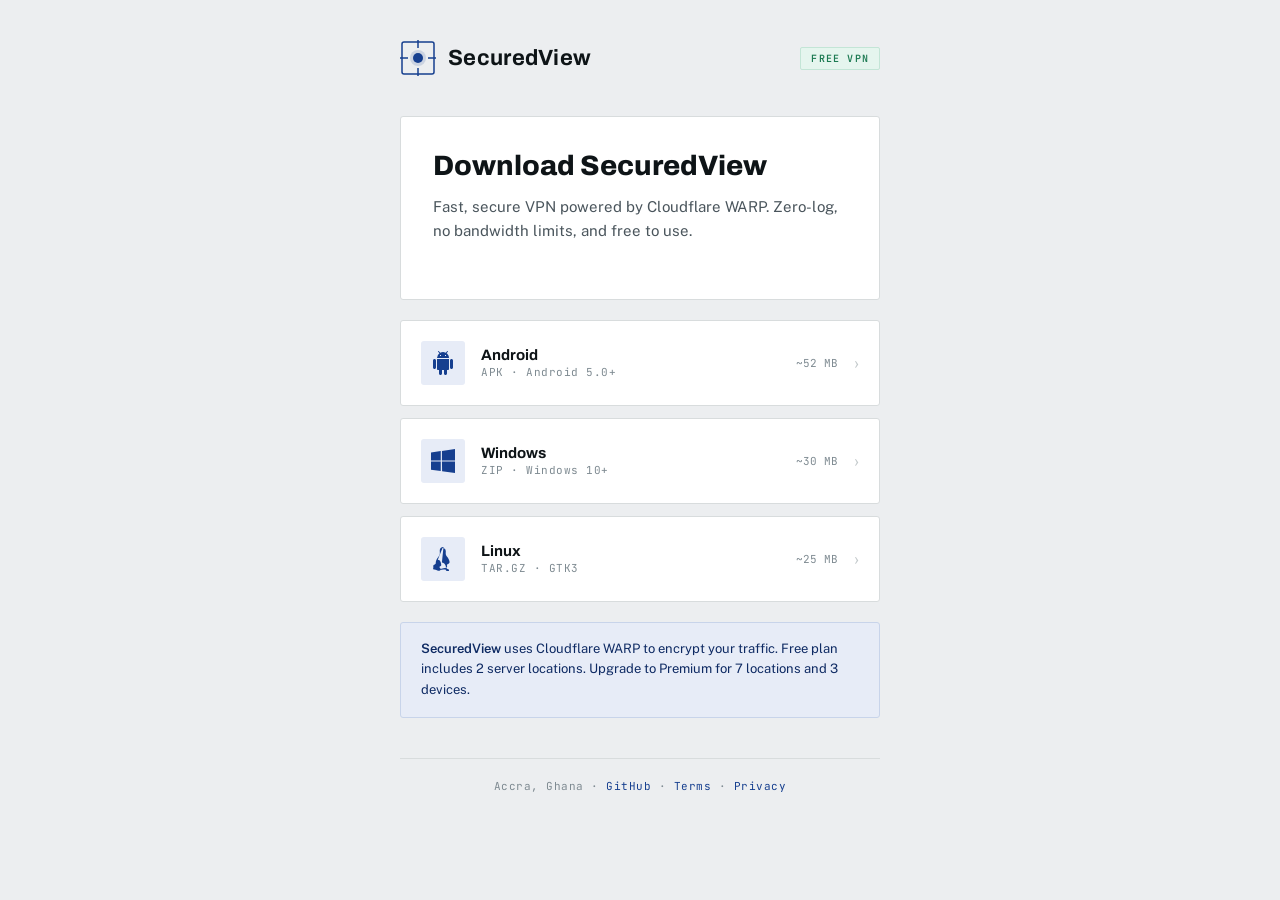
==== download-page/index.html @ 5a29b061 "Add Paystack payment integration - Backend: /api/paystack/initialize and /api/paystack/verify endpoi" ====
<!DOCTYPE html>
<html lang="en">
<head>
<meta charset="UTF-8">
<meta name="viewport" content="width=device-width, initial-scale=1.0">
<title>SecuredView — Download</title>
<meta name="description" content="Download SecuredView VPN for Android, Windows, and Linux.">
<link rel="preconnect" href="https://fonts.googleapis.com">
<link rel="preconnect" href="https://fonts.gstatic.com" crossorigin>
<link href="https://fonts.googleapis.com/css2?family=Archivo:wght@400;600;700;800&family=Public+Sans:wght@400;500;600&family=JetBrains+Mono:wght@400;500;600&display=swap" rel="stylesheet">
<style>
:root{--paper:#eceef0;--surface:#fff;--ink:#0e1417;--ink-2:#4a555c;--muted:#7e8a91;--line:#d8dcdd;--line-2:#c2c8ca;--blue:#163f8f;--blue-deep:#0e2a63;--blue-wash:#e7ecf7;--signal:#1c7a52;--signal-wash:#e5f5ee}
*,*::before,*::after{box-sizing:border-box;margin:0;padding:0}
body{font-family:'Public Sans',-apple-system,sans-serif;background:var(--paper);color:var(--ink);min-height:100vh;display:flex;flex-direction:column;align-items:center;-webkit-font-smoothing:antialiased}
.container{max-width:520px;width:100%;padding:40px 20px 80px}
.header{display:flex;align-items:center;gap:12px;margin-bottom:40px}
.logo{width:36px;height:36px;flex-shrink:0}
.header h1{font-family:'Archivo',sans-serif;font-size:22px;font-weight:700;letter-spacing:.3px;color:var(--ink)}
.badge{margin-left:auto;font-family:'JetBrains Mono',monospace;font-size:10px;font-weight:600;letter-spacing:1.2px;text-transform:uppercase;color:var(--signal);background:var(--signal-wash);padding:4px 10px;border-radius:2px;border:1px solid #c3e5d6}
.hero{background:var(--surface);border:1px solid var(--line);border-radius:3px;padding:32px;margin-bottom:20px}
.hero h2{font-family:'Archivo',sans-serif;font-size:28px;font-weight:800;line-height:1.2;margin-bottom:12px}
.hero p{font-size:15px;color:var(--ink-2);line-height:1.6;margin-bottom:24px}
.platforms{display:flex;flex-direction:column;gap:12px}
.platform-card{display:flex;align-items:center;gap:16px;background:var(--surface);border:1px solid var(--line);border-radius:3px;padding:20px;text-decoration:none;color:inherit;transition:border-color .15s,box-shadow .15s}
.platform-card:hover{border-color:var(--blue);box-shadow:0 0 0 1px var(--blue)}
.platform-icon{width:44px;height:44px;background:var(--blue-wash);border-radius:3px;display:flex;align-items:center;justify-content:center;flex-shrink:0}
.platform-icon svg{width:24px;height:24px;fill:var(--blue)}
.platform-info{flex:1}
.platform-name{font-family:'Archivo',sans-serif;font-size:15px;font-weight:700;margin-bottom:2px}
.platform-detail{font-family:'JetBrains Mono',monospace;font-size:11px;color:var(--muted);letter-spacing:.5px}
.platform-size{font-family:'JetBrains Mono',monospace;font-size:11px;color:var(--muted);white-space:nowrap}
.platform-arrow{color:var(--line-2);font-size:18px;transition:color .15s}
.platform-card:hover .platform-arrow{color:var(--blue)}
.info-box{background:var(--blue-wash);border:1px solid #c8d4ea;border-radius:3px;padding:16px 20px;margin-top:20px}
.info-box p{font-size:13px;color:var(--blue-deep);line-height:1.6}
.info-box strong{font-weight:600}
.footer{margin-top:40px;text-align:center;padding-top:20px;border-top:1px solid var(--line)}
.footer p{font-family:'JetBrains Mono',monospace;font-size:11px;color:var(--muted);letter-spacing:.5px}
.footer a{color:var(--blue);text-decoration:none}
.footer a:hover{text-decoration:underline}
@media(max-width:480px){.container{padding:24px 16px 60px}.hero{padding:24px}.hero h2{font-size:22px}.platform-card{padding:16px;gap:12px}}
</style>
</head>
<body>
<div class="container">
  <div class="header">
    <svg class="logo" viewBox="0 0 36 36" fill="none" xmlns="http://www.w3.org/2000/svg">
      <rect x="2" y="2" width="32" height="32" rx="2" stroke="#163f8f" stroke-width="1.5" fill="none"/>
      <line x1="18" y1="0" x2="18" y2="8" stroke="#163f8f" stroke-width="1.5"/>
      <line x1="18" y1="28" x2="18" y2="36" stroke="#163f8f" stroke-width="1.5"/>
      <line x1="0" y1="18" x2="8" y2="18" stroke="#163f8f" stroke-width="1.5"/>
      <line x1="28" y1="18" x2="36" y2="18" stroke="#163f8f" stroke-width="1.5"/>
      <circle cx="18" cy="18" r="8" fill="#163f8f" opacity="0.15"/>
      <circle cx="18" cy="18" r="5" fill="#163f8f"/>
    </svg>
    <h1>SecuredView</h1>
    <span class="badge">Free VPN</span>
  </div>

  <div class="hero">
    <h2>Download SecuredView</h2>
    <p>Fast, secure VPN powered by Cloudflare WARP. Zero-log, no bandwidth limits, and free to use.</p>
  </div>

  <div class="platforms">
    <a href="https://github.com/eclipsedew/SecuredView/releases/download/build-6/app-release.apk" class="platform-card">
      <div class="platform-icon">
        <svg viewBox="0 0 24 24"><path d="M6 18c0 .55.45 1 1 1h1v3.5c0 .83.67 1.5 1.5 1.5s1.5-.67 1.5-1.5V19h2v3.5c0 .83.67 1.5 1.5 1.5s1.5-.67 1.5-1.5V19h1c.55 0 1-.45 1-1V8H6v10zM3.5 8C2.67 8 2 8.67 2 9.5v7c0 .83.67 1.5 1.5 1.5S5 17.33 5 16.5v-7C5 8.67 4.33 8 3.5 8zm17 0c-.83 0-1.5.67-1.5 1.5v7c0 .83.67 1.5 1.5 1.5s1.5-.67 1.5-1.5v-7c0-.83-.67-1.5-1.5-1.5zm-4.97-5.84l1.3-1.3c.2-.2.2-.51 0-.71-.2-.2-.51-.2-.71 0l-1.48 1.48A5.84 5.84 0 0012 1c-.96 0-1.86.23-2.66.63L7.85.15c-.2-.2-.51-.2-.71 0-.2.2-.2.51 0 .71l1.31 1.31A5.983 5.983 0 006 7h12c0-2.21-1.2-4.15-2.97-5.16zM10 5H9V4h1v1zm5 0h-1V4h1v1z"/></svg>
      </div>
      <div class="platform-info">
        <div class="platform-name">Android</div>
        <div class="platform-detail">APK &middot; Android 5.0+</div>
      </div>
      <div class="platform-size">~52 MB</div>
      <span class="platform-arrow">&#8250;</span>
    </a>

    <a href="https://github.com/eclipsedew/SecuredView/releases/download/build-6/SecuredView-Windows.zip" class="platform-card">
      <div class="platform-icon">
        <svg viewBox="0 0 24 24"><path d="M0 3.449L9.75 2.1v9.451H0m10.949-9.602L24 0v11.4H10.949M0 12.6h9.75v9.451L0 20.699M10.949 12.6H24V24l-12.9-1.801"/></svg>
      </div>
      <div class="platform-info">
        <div class="platform-name">Windows</div>
        <div class="platform-detail">ZIP &middot; Windows 10+</div>
      </div>
      <div class="platform-size">~30 MB</div>
      <span class="platform-arrow">&#8250;</span>
    </a>

    <a href="https://github.com/eclipsedew/SecuredView/releases/download/build-6/SecuredView-Linux.tar.gz" class="platform-card">
      <div class="platform-icon">
        <svg viewBox="0 0 24 24"><path d="M12.504 0c-.155 0-.315.008-.48.021-4.226.333-3.105 4.807-3.17 6.298-.076 1.092-.3 1.953-1.05 3.02-.885 1.051-2.127 2.75-2.716 4.521-.278.832-.41 1.684-.287 2.489a.424.424 0 00-.11.135c-.26.268-.45.6-.663.839-.199.199-.485.267-.797.4-.313.136-.658.269-.864.68-.09.189-.136.394-.132.602 0 .199.027.4.055.536.058.399.116.728.04.97-.249.68-.28 1.145-.106 1.484.174.334.535.47.94.601.81.2 1.91.135 2.774.6.926.466 1.866.67 2.616.47.526-.116.97-.464 1.208-.946.587-.003 1.23-.269 2.26-.334.699-.058 1.574.267 2.577.2.025.134.063.198.114.333l.003.003c.391.778 1.113 1.368 1.884 1.43.083.006.167.01.25.012.582 0 1.078-.36 1.178-.882.1-.499-.187-.998-.674-1.23-.148-.069-.3-.124-.46-.17-.142-.047-.287-.08-.435-.103a.696.696 0 01-.034-.012c-.368-.119-.651-.32-.842-.597-.265-.385-.487-1.018-.675-1.656l-.025-.082c-.116-.396-.228-.775-.352-1.112-.044-.12-.092-.237-.142-.353-.055-.122-.113-.238-.176-.348-.026-.045-.053-.087-.08-.13l-.143-.226c-.327-.496-.694-.952-1.136-1.291-.57-.436-1.242-.68-1.96-.686zM11.52 1.028c.115 0 .233.003.351.012 3.754.288 2.795 4.117 2.851 5.465.061 1.001.247 1.734.948 2.698.851 1.007 2.006 2.548 2.565 4.188.252.763.372 1.54.264 2.289a.34.34 0 00-.025.055c-.256.421-.878.87-1.415 1.147-.314.16-.623.256-.874.587-.134.176-.214.395-.232.636a1.46 1.46 0 00.071.472c.178.57.15 1.043-.033 1.407-.182.364-.53.506-.934.642-.806.272-1.875.257-2.707.637-.893.406-1.76.637-2.415.447-.548-.158-.975-.52-1.215-1.006-.094-.183-.158-.385-.185-.557a.433.433 0 00.006-.04c.067-.327.276-.594.505-.762.229-.167.481-.245.681-.379.199-.134.342-.325.43-.564.089-.245.112-.544.055-.897-.078-.48-.181-.965-.287-1.418l-.01-.043c-.118-.475-.242-.914-.402-1.283a3.17 3.17 0 00-.173-.353c-.252-.425-.568-.781-.927-1.052-.458-.346-1.002-.556-1.595-.628z"/></svg>
      </div>
      <div class="platform-info">
        <div class="platform-name">Linux</div>
        <div class="platform-detail">TAR.GZ &middot; GTK3</div>
      </div>
      <div class="platform-size">~25 MB</div>
      <span class="platform-arrow">&#8250;</span>
    </a>
  </div>

  <div class="info-box">
    <p><strong>SecuredView</strong> uses Cloudflare WARP to encrypt your traffic. Free plan includes 2 server locations. Upgrade to Premium for 7 locations and 3 devices.</p>
  </div>

  <div class="footer">
    <p>Accra, Ghana &middot; <a href="https://github.com/eclipsedew/SecuredView">GitHub</a> &middot; <a href="/terms">Terms</a> &middot; <a href="/privacy">Privacy</a></p>
  </div>
</div>
</body>
</html>
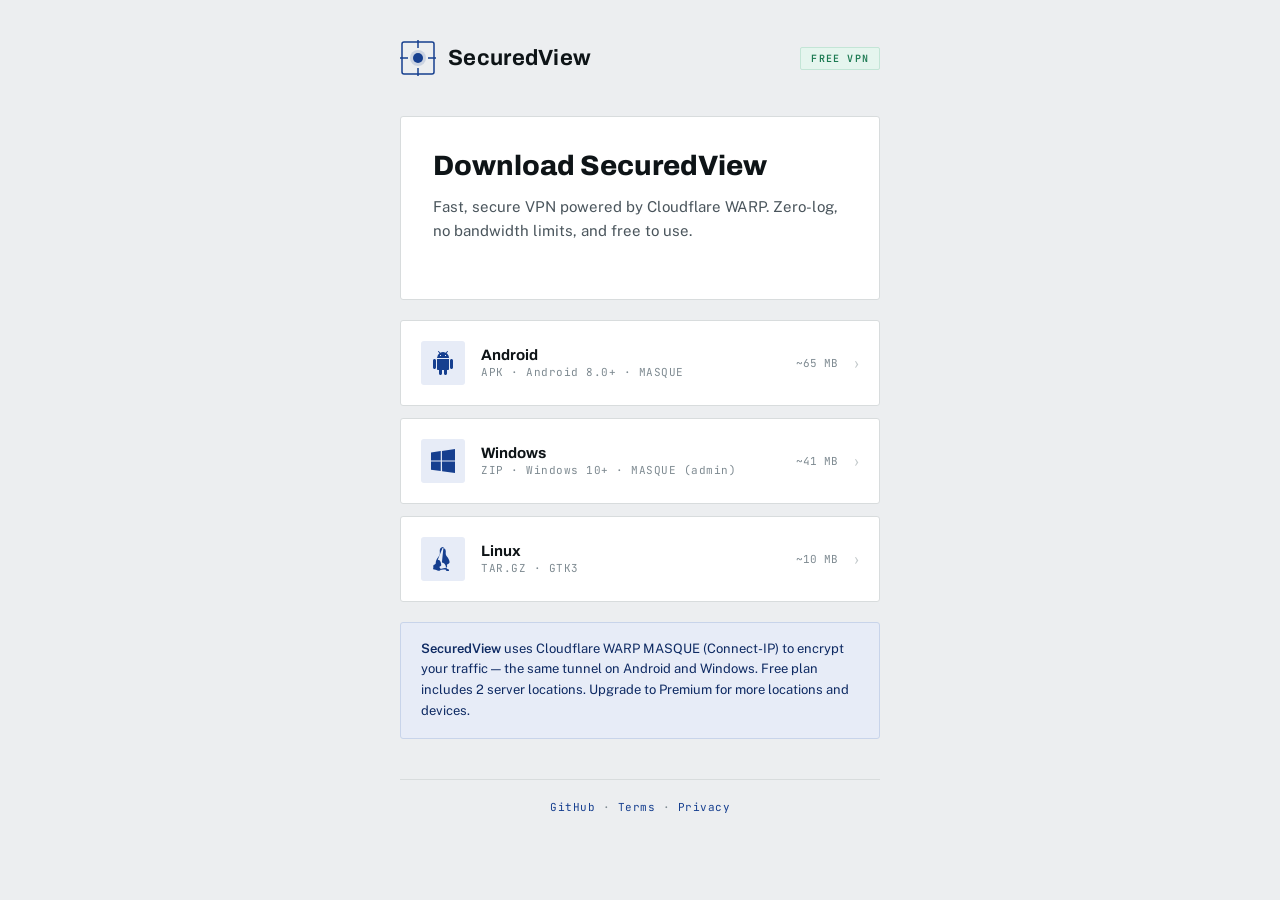
==== commit e9f0e831: "CI: flatten Windows zip (securedview.exe + usque.exe at root); download page → build-34, drop locati" ====
--- a/download-page/index.html
+++ b/download-page/index.html
@@ -63,31 +63,31 @@
   </div>
 
   <div class="platforms">
-    <a href="https://github.com/eclipsedew/SecuredView/releases/download/build-6/app-release.apk" class="platform-card">
+    <a href="https://github.com/eclipsedew/SecuredView/releases/download/build-34/app-release.apk" class="platform-card">
       <div class="platform-icon">
         <svg viewBox="0 0 24 24"><path d="M6 18c0 .55.45 1 1 1h1v3.5c0 .83.67 1.5 1.5 1.5s1.5-.67 1.5-1.5V19h2v3.5c0 .83.67 1.5 1.5 1.5s1.5-.67 1.5-1.5V19h1c.55 0 1-.45 1-1V8H6v10zM3.5 8C2.67 8 2 8.67 2 9.5v7c0 .83.67 1.5 1.5 1.5S5 17.33 5 16.5v-7C5 8.67 4.33 8 3.5 8zm17 0c-.83 0-1.5.67-1.5 1.5v7c0 .83.67 1.5 1.5 1.5s1.5-.67 1.5-1.5v-7c0-.83-.67-1.5-1.5-1.5zm-4.97-5.84l1.3-1.3c.2-.2.2-.51 0-.71-.2-.2-.51-.2-.71 0l-1.48 1.48A5.84 5.84 0 0012 1c-.96 0-1.86.23-2.66.63L7.85.15c-.2-.2-.51-.2-.71 0-.2.2-.2.51 0 .71l1.31 1.31A5.983 5.983 0 006 7h12c0-2.21-1.2-4.15-2.97-5.16zM10 5H9V4h1v1zm5 0h-1V4h1v1z"/></svg>
       </div>
       <div class="platform-info">
         <div class="platform-name">Android</div>
-        <div class="platform-detail">APK &middot; Android 5.0+</div>
+        <div class="platform-detail">APK &middot; Android 8.0+ &middot; MASQUE</div>
       </div>
-      <div class="platform-size">~52 MB</div>
+      <div class="platform-size">~65 MB</div>
       <span class="platform-arrow">&#8250;</span>
     </a>
 
-    <a href="https://github.com/eclipsedew/SecuredView/releases/download/build-6/SecuredView-Windows.zip" class="platform-card">
+    <a href="https://github.com/eclipsedew/SecuredView/releases/download/build-34/SecuredView-Windows.zip" class="platform-card">
       <div class="platform-icon">
         <svg viewBox="0 0 24 24"><path d="M0 3.449L9.75 2.1v9.451H0m10.949-9.602L24 0v11.4H10.949M0 12.6h9.75v9.451L0 20.699M10.949 12.6H24V24l-12.9-1.801"/></svg>
       </div>
       <div class="platform-info">
         <div class="platform-name">Windows</div>
-        <div class="platform-detail">ZIP &middot; Windows 10+</div>
+        <div class="platform-detail">ZIP &middot; Windows 10+ &middot; MASQUE (admin)</div>
       </div>
-      <div class="platform-size">~30 MB</div>
+      <div class="platform-size">~41 MB</div>
       <span class="platform-arrow">&#8250;</span>
     </a>
 
-    <a href="https://github.com/eclipsedew/SecuredView/releases/download/build-6/SecuredView-Linux.tar.gz" class="platform-card">
+    <a href="https://github.com/eclipsedew/SecuredView/releases/download/build-34/SecuredView-Linux.tar.gz" class="platform-card">
       <div class="platform-icon">
         <svg viewBox="0 0 24 24"><path d="M12.504 0c-.155 0-.315.008-.48.021-4.226.333-3.105 4.807-3.17 6.298-.076 1.092-.3 1.953-1.05 3.02-.885 1.051-2.127 2.75-2.716 4.521-.278.832-.41 1.684-.287 2.489a.424.424 0 00-.11.135c-.26.268-.45.6-.663.839-.199.199-.485.267-.797.4-.313.136-.658.269-.864.68-.09.189-.136.394-.132.602 0 .199.027.4.055.536.058.399.116.728.04.97-.249.68-.28 1.145-.106 1.484.174.334.535.47.94.601.81.2 1.91.135 2.774.6.926.466 1.866.67 2.616.47.526-.116.97-.464 1.208-.946.587-.003 1.23-.269 2.26-.334.699-.058 1.574.267 2.577.2.025.134.063.198.114.333l.003.003c.391.778 1.113 1.368 1.884 1.43.083.006.167.01.25.012.582 0 1.078-.36 1.178-.882.1-.499-.187-.998-.674-1.23-.148-.069-.3-.124-.46-.17-.142-.047-.287-.08-.435-.103a.696.696 0 01-.034-.012c-.368-.119-.651-.32-.842-.597-.265-.385-.487-1.018-.675-1.656l-.025-.082c-.116-.396-.228-.775-.352-1.112-.044-.12-.092-.237-.142-.353-.055-.122-.113-.238-.176-.348-.026-.045-.053-.087-.08-.13l-.143-.226c-.327-.496-.694-.952-1.136-1.291-.57-.436-1.242-.68-1.96-.686zM11.52 1.028c.115 0 .233.003.351.012 3.754.288 2.795 4.117 2.851 5.465.061 1.001.247 1.734.948 2.698.851 1.007 2.006 2.548 2.565 4.188.252.763.372 1.54.264 2.289a.34.34 0 00-.025.055c-.256.421-.878.87-1.415 1.147-.314.16-.623.256-.874.587-.134.176-.214.395-.232.636a1.46 1.46 0 00.071.472c.178.57.15 1.043-.033 1.407-.182.364-.53.506-.934.642-.806.272-1.875.257-2.707.637-.893.406-1.76.637-2.415.447-.548-.158-.975-.52-1.215-1.006-.094-.183-.158-.385-.185-.557a.433.433 0 00.006-.04c.067-.327.276-.594.505-.762.229-.167.481-.245.681-.379.199-.134.342-.325.43-.564.089-.245.112-.544.055-.897-.078-.48-.181-.965-.287-1.418l-.01-.043c-.118-.475-.242-.914-.402-1.283a3.17 3.17 0 00-.173-.353c-.252-.425-.568-.781-.927-1.052-.458-.346-1.002-.556-1.595-.628z"/></svg>
       </div>
@@ -95,17 +95,17 @@
         <div class="platform-name">Linux</div>
         <div class="platform-detail">TAR.GZ &middot; GTK3</div>
       </div>
-      <div class="platform-size">~25 MB</div>
+      <div class="platform-size">~10 MB</div>
       <span class="platform-arrow">&#8250;</span>
     </a>
   </div>
 
   <div class="info-box">
-    <p><strong>SecuredView</strong> uses Cloudflare WARP to encrypt your traffic. Free plan includes 2 server locations. Upgrade to Premium for 7 locations and 3 devices.</p>
+    <p><strong>SecuredView</strong> uses Cloudflare WARP MASQUE (Connect-IP) to encrypt your traffic — the same tunnel on Android and Windows. Free plan includes 2 server locations. Upgrade to Premium for more locations and devices.</p>
   </div>
 
   <div class="footer">
-    <p>Accra, Ghana &middot; <a href="https://github.com/eclipsedew/SecuredView">GitHub</a> &middot; <a href="/terms">Terms</a> &middot; <a href="/privacy">Privacy</a></p>
+    <p><a href="https://github.com/eclipsedew/SecuredView">GitHub</a> &middot; <a href="/terms">Terms</a> &middot; <a href="/privacy">Privacy</a></p>
   </div>
 </div>
 </body>
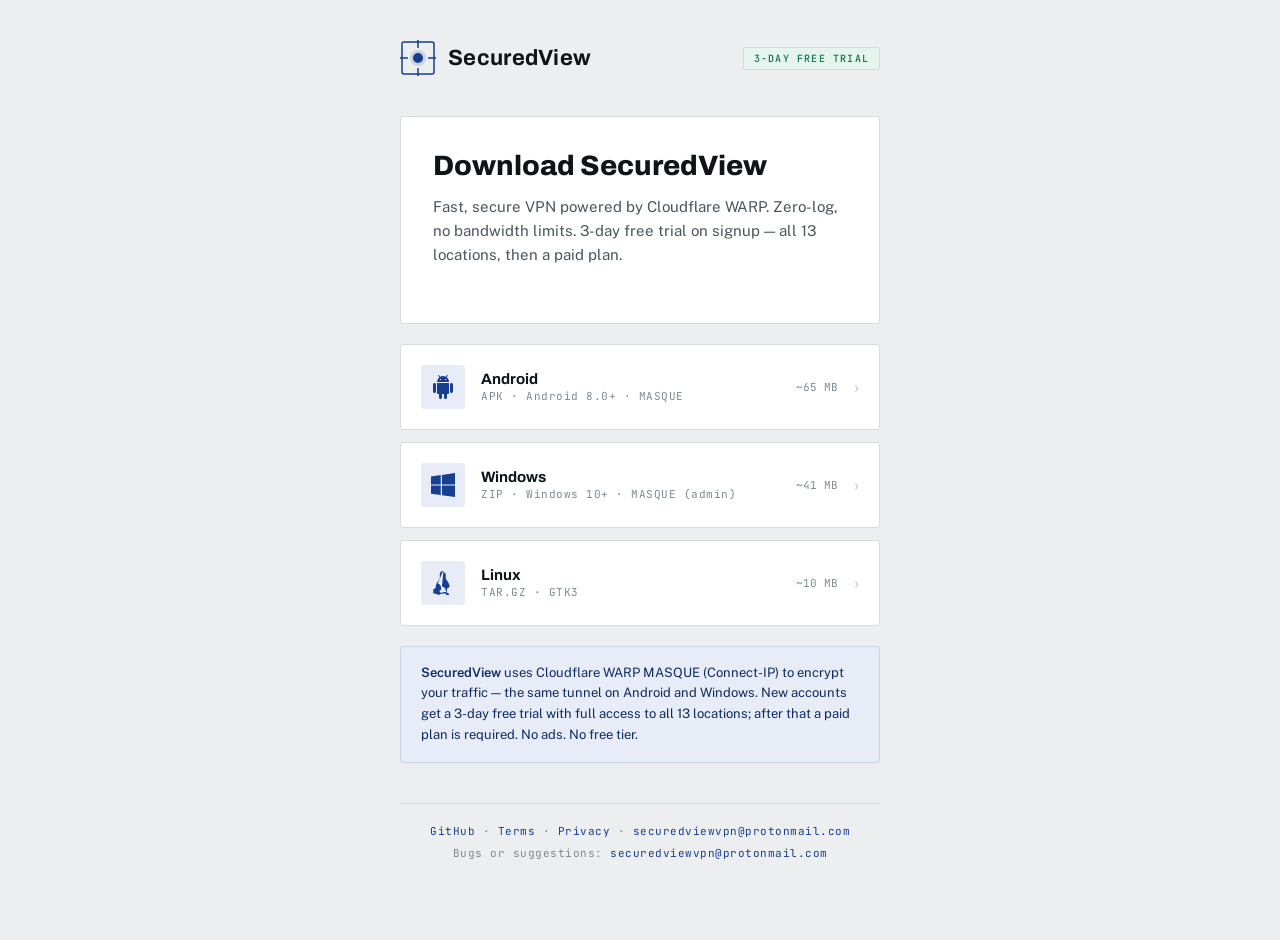
==== commit 076e5346: "Ship: no free tier, server-side entitlement, updates, security hardening Product: - All 13 locations" ====
--- a/download-page/index.html
+++ b/download-page/index.html
@@ -54,16 +54,16 @@
       <circle cx="18" cy="18" r="5" fill="#163f8f"/>
     </svg>
     <h1>SecuredView</h1>
-    <span class="badge">Free VPN</span>
+    <span class="badge">3-Day Free Trial</span>
   </div>
 
   <div class="hero">
     <h2>Download SecuredView</h2>
-    <p>Fast, secure VPN powered by Cloudflare WARP. Zero-log, no bandwidth limits, and free to use.</p>
+    <p>Fast, secure VPN powered by Cloudflare WARP. Zero-log, no bandwidth limits. 3-day free trial on signup — all 13 locations, then a paid plan.</p>
   </div>
 
   <div class="platforms">
-    <a href="https://github.com/eclipsedew/SecuredView/releases/download/build-34/app-release.apk" class="platform-card">
+    <a href="https://github.com/eclipsedew/SecuredView/releases/latest/download/app-release.apk" class="platform-card">
       <div class="platform-icon">
         <svg viewBox="0 0 24 24"><path d="M6 18c0 .55.45 1 1 1h1v3.5c0 .83.67 1.5 1.5 1.5s1.5-.67 1.5-1.5V19h2v3.5c0 .83.67 1.5 1.5 1.5s1.5-.67 1.5-1.5V19h1c.55 0 1-.45 1-1V8H6v10zM3.5 8C2.67 8 2 8.67 2 9.5v7c0 .83.67 1.5 1.5 1.5S5 17.33 5 16.5v-7C5 8.67 4.33 8 3.5 8zm17 0c-.83 0-1.5.67-1.5 1.5v7c0 .83.67 1.5 1.5 1.5s1.5-.67 1.5-1.5v-7c0-.83-.67-1.5-1.5-1.5zm-4.97-5.84l1.3-1.3c.2-.2.2-.51 0-.71-.2-.2-.51-.2-.71 0l-1.48 1.48A5.84 5.84 0 0012 1c-.96 0-1.86.23-2.66.63L7.85.15c-.2-.2-.51-.2-.71 0-.2.2-.2.51 0 .71l1.31 1.31A5.983 5.983 0 006 7h12c0-2.21-1.2-4.15-2.97-5.16zM10 5H9V4h1v1zm5 0h-1V4h1v1z"/></svg>
       </div>
@@ -75,7 +75,7 @@
       <span class="platform-arrow">&#8250;</span>
     </a>
 
-    <a href="https://github.com/eclipsedew/SecuredView/releases/download/build-34/SecuredView-Windows.zip" class="platform-card">
+    <a href="https://github.com/eclipsedew/SecuredView/releases/latest/download/SecuredView-Windows.zip" class="platform-card">
       <div class="platform-icon">
         <svg viewBox="0 0 24 24"><path d="M0 3.449L9.75 2.1v9.451H0m10.949-9.602L24 0v11.4H10.949M0 12.6h9.75v9.451L0 20.699M10.949 12.6H24V24l-12.9-1.801"/></svg>
       </div>
@@ -87,7 +87,7 @@
       <span class="platform-arrow">&#8250;</span>
     </a>
 
-    <a href="https://github.com/eclipsedew/SecuredView/releases/download/build-34/SecuredView-Linux.tar.gz" class="platform-card">
+    <a href="https://github.com/eclipsedew/SecuredView/releases/latest/download/SecuredView-Linux.tar.gz" class="platform-card">
       <div class="platform-icon">
         <svg viewBox="0 0 24 24"><path d="M12.504 0c-.155 0-.315.008-.48.021-4.226.333-3.105 4.807-3.17 6.298-.076 1.092-.3 1.953-1.05 3.02-.885 1.051-2.127 2.75-2.716 4.521-.278.832-.41 1.684-.287 2.489a.424.424 0 00-.11.135c-.26.268-.45.6-.663.839-.199.199-.485.267-.797.4-.313.136-.658.269-.864.68-.09.189-.136.394-.132.602 0 .199.027.4.055.536.058.399.116.728.04.97-.249.68-.28 1.145-.106 1.484.174.334.535.47.94.601.81.2 1.91.135 2.774.6.926.466 1.866.67 2.616.47.526-.116.97-.464 1.208-.946.587-.003 1.23-.269 2.26-.334.699-.058 1.574.267 2.577.2.025.134.063.198.114.333l.003.003c.391.778 1.113 1.368 1.884 1.43.083.006.167.01.25.012.582 0 1.078-.36 1.178-.882.1-.499-.187-.998-.674-1.23-.148-.069-.3-.124-.46-.17-.142-.047-.287-.08-.435-.103a.696.696 0 01-.034-.012c-.368-.119-.651-.32-.842-.597-.265-.385-.487-1.018-.675-1.656l-.025-.082c-.116-.396-.228-.775-.352-1.112-.044-.12-.092-.237-.142-.353-.055-.122-.113-.238-.176-.348-.026-.045-.053-.087-.08-.13l-.143-.226c-.327-.496-.694-.952-1.136-1.291-.57-.436-1.242-.68-1.96-.686zM11.52 1.028c.115 0 .233.003.351.012 3.754.288 2.795 4.117 2.851 5.465.061 1.001.247 1.734.948 2.698.851 1.007 2.006 2.548 2.565 4.188.252.763.372 1.54.264 2.289a.34.34 0 00-.025.055c-.256.421-.878.87-1.415 1.147-.314.16-.623.256-.874.587-.134.176-.214.395-.232.636a1.46 1.46 0 00.071.472c.178.57.15 1.043-.033 1.407-.182.364-.53.506-.934.642-.806.272-1.875.257-2.707.637-.893.406-1.76.637-2.415.447-.548-.158-.975-.52-1.215-1.006-.094-.183-.158-.385-.185-.557a.433.433 0 00.006-.04c.067-.327.276-.594.505-.762.229-.167.481-.245.681-.379.199-.134.342-.325.43-.564.089-.245.112-.544.055-.897-.078-.48-.181-.965-.287-1.418l-.01-.043c-.118-.475-.242-.914-.402-1.283a3.17 3.17 0 00-.173-.353c-.252-.425-.568-.781-.927-1.052-.458-.346-1.002-.556-1.595-.628z"/></svg>
       </div>
@@ -101,11 +101,12 @@
   </div>
 
   <div class="info-box">
-    <p><strong>SecuredView</strong> uses Cloudflare WARP MASQUE (Connect-IP) to encrypt your traffic — the same tunnel on Android and Windows. Free plan includes 2 server locations. Upgrade to Premium for more locations and devices.</p>
+    <p><strong>SecuredView</strong> uses Cloudflare WARP MASQUE (Connect-IP) to encrypt your traffic — the same tunnel on Android and Windows. New accounts get a 3-day free trial with full access to all 13 locations; after that a paid plan is required. No ads. No free tier.</p>
   </div>
 
   <div class="footer">
-    <p><a href="https://github.com/eclipsedew/SecuredView">GitHub</a> &middot; <a href="/terms">Terms</a> &middot; <a href="/privacy">Privacy</a></p>
+    <p><a href="https://github.com/eclipsedew/SecuredView">GitHub</a> &middot; <a href="/terms">Terms</a> &middot; <a href="/privacy">Privacy</a> &middot; <a href="mailto:securedviewvpn@protonmail.com">securedviewvpn@protonmail.com</a></p>
+    <p style="margin-top:8px">Bugs or suggestions: <a href="mailto:securedviewvpn@protonmail.com">securedviewvpn@protonmail.com</a></p>
   </div>
 </div>
 </body>
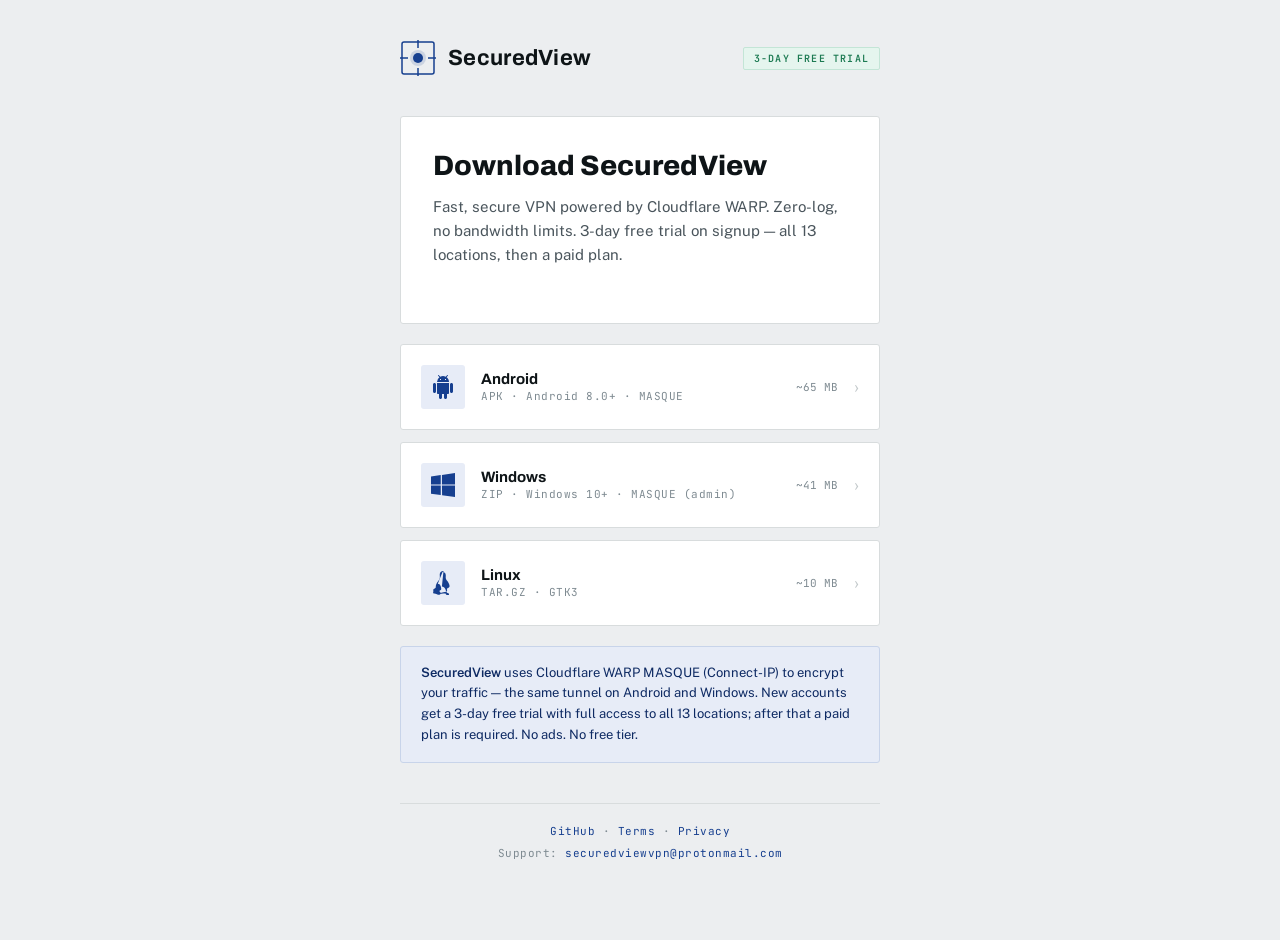
==== commit ab020891: "Fix VPN state restore + egress leak, declutter Support, ship website-matching icons (build 51) - Res" ====
--- a/download-page/index.html
+++ b/download-page/index.html
@@ -105,8 +105,8 @@
   </div>
 
   <div class="footer">
-    <p><a href="https://github.com/eclipsedew/SecuredView">GitHub</a> &middot; <a href="/terms">Terms</a> &middot; <a href="/privacy">Privacy</a> &middot; <a href="mailto:securedviewvpn@protonmail.com">securedviewvpn@protonmail.com</a></p>
-    <p style="margin-top:8px">Bugs or suggestions: <a href="mailto:securedviewvpn@protonmail.com">securedviewvpn@protonmail.com</a></p>
+    <p><a href="https://github.com/eclipsedew/SecuredView">GitHub</a> &middot; <a href="/terms">Terms</a> &middot; <a href="/privacy">Privacy</a></p>
+    <p style="margin-top:8px;overflow-wrap:anywhere;word-break:break-word">Support: <a href="mailto:securedviewvpn@protonmail.com">securedviewvpn@protonmail.com</a></p>
   </div>
 </div>
 </body>
